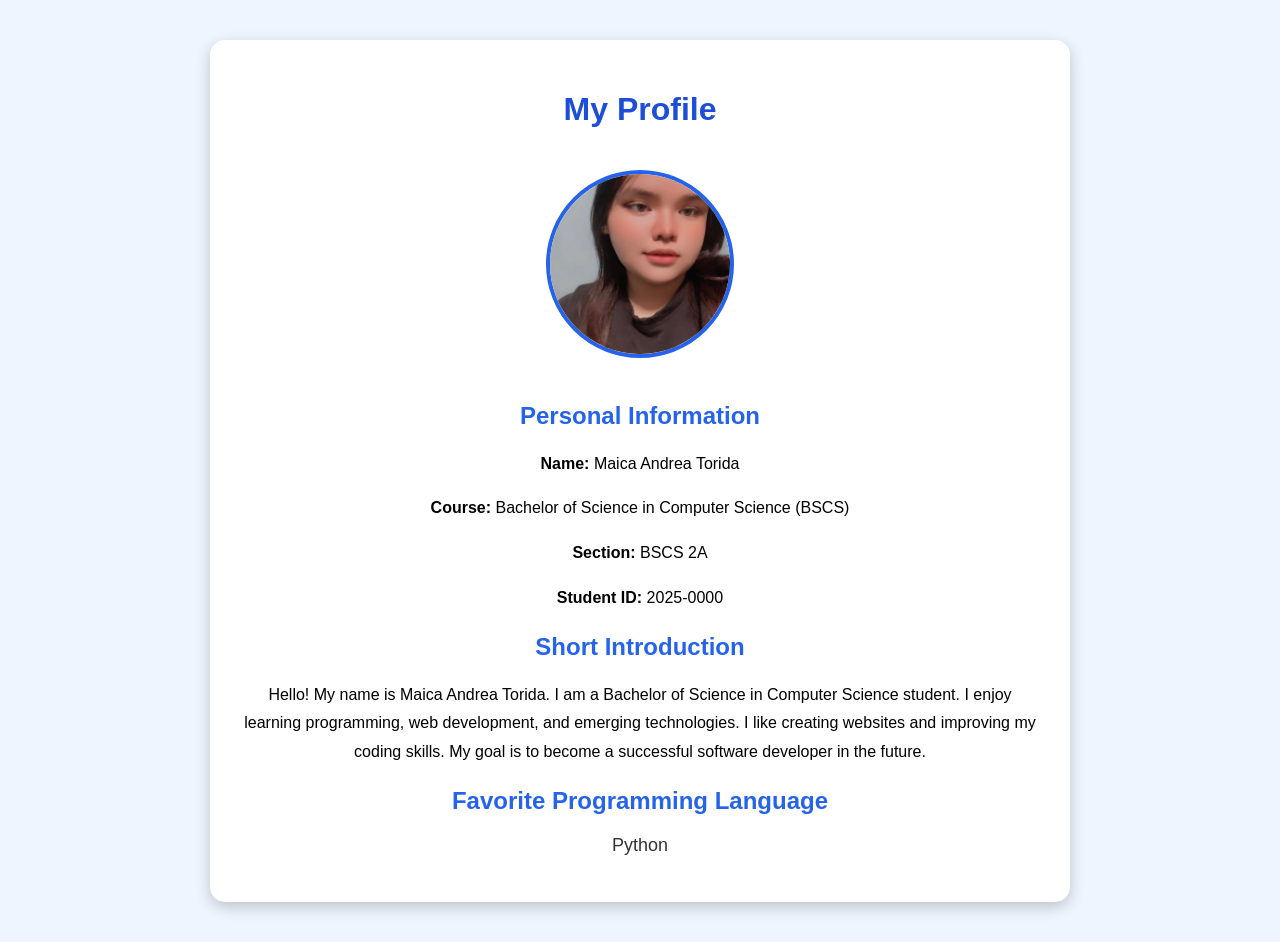
==== index.html @ b71463bb "Add files via upload" ====
<!DOCTYPE html>
<html lang="en">
<head>
    <meta charset="UTF-8">
    <meta name="viewport" content="width=device-width, initial-scale=1.0">
    <title>My Profile</title>
    <link rel="stylesheet" href="style.css">
</head>
<body>

    <div class="container">

        <h1>My Profile</h1>

        <img src="kaka.jfif" alt="My Picture" class="profile-img">

        <h2>Personal Information</h2>

        <p><strong>Name:</strong> Maica Andrea Torida</p>
        <p><strong>Course:</strong> Bachelor of Science in Computer Science (BSCS)</p>
        <p><strong>Section:</strong> BSCS 2A</p>
        <p><strong>Student ID:</strong> 2025-0000</p>

        <h2>Short Introduction</h2>

        <p>
            Hello! My name is Maica Andrea Torida. I am a Bachelor of Science in Computer Science student.
            I enjoy learning programming, web development, and emerging technologies.
            I like creating websites and improving my coding skills.
            My goal is to become a successful software developer in the future.
        </p>

        <h2>Favorite Programming Language</h2>

        <ul>
            <li>Python</li>
        </ul>

    </div>

</body>
</html>
---- style.css ----
body{
    margin:0;
    font-family:Arial, Helvetica, sans-serif;
    background:#eef5ff;
}

.container{
    width:80%;
    max-width:800px;
    margin:40px auto;
    background:white;
    padding:30px;
    border-radius:15px;
    box-shadow:0 5px 15px rgba(0,0,0,0.2);
    text-align:center;
}

h1{
    color:#1d4ed8;
}

h2{
    color:#2563eb;
}

.profile-img{
    width:180px;
    height:180px;
    border-radius:50%;
    object-fit:cover;
    margin:20px 0;
    border:4px solid #2563eb;
}

p{
    line-height:1.8;
}

ul{
    list-style:none;
    padding:0;
}

li{
    font-size:18px;
    color:#333;
}

@media (max-width:768px){

.container{
    width:90%;
    padding:20px;
}

.profile-img{
    width:150px;
    height:150px;
}

}
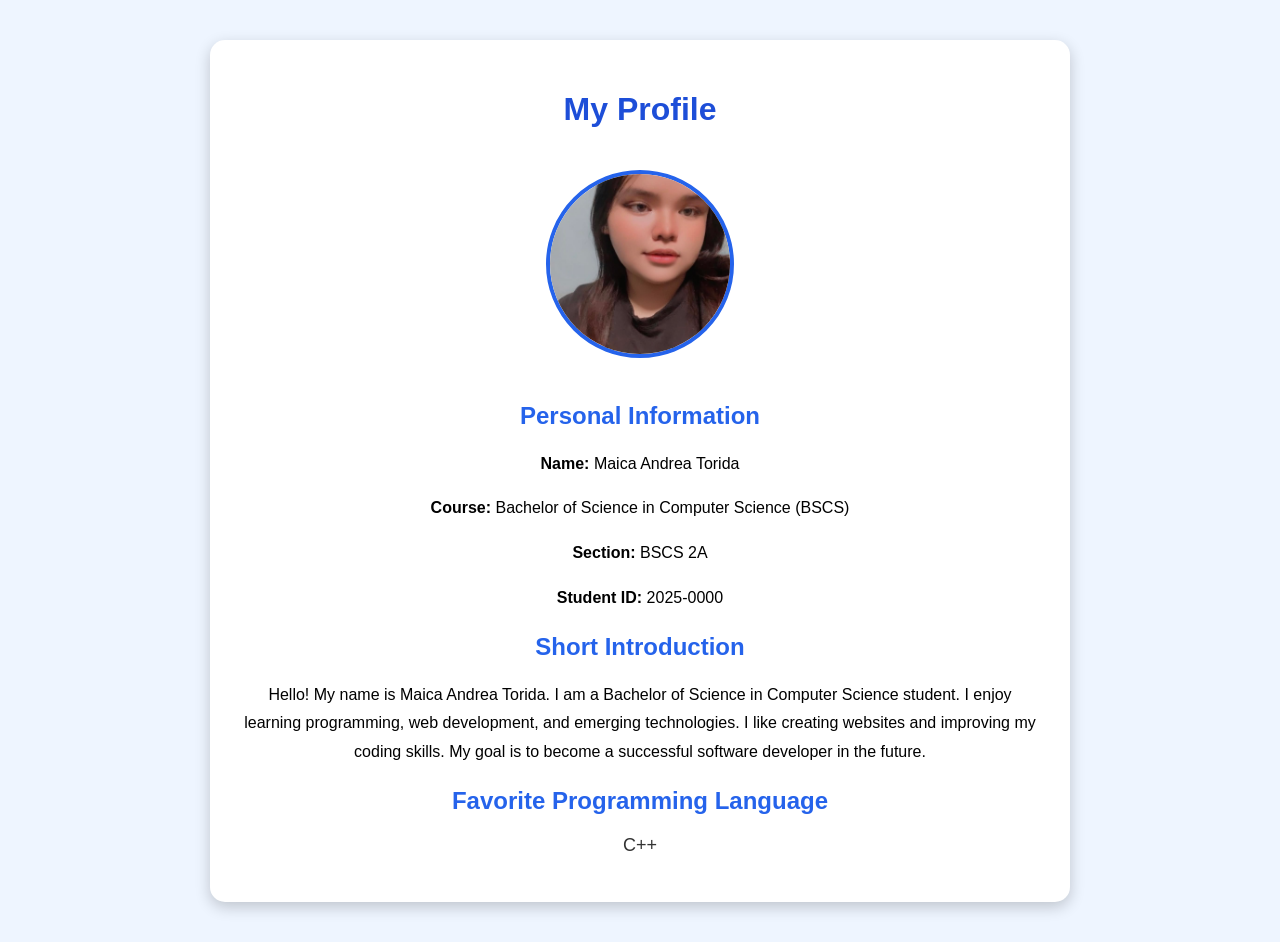
==== commit c0051c85: "Add files via upload" ====
--- a/index.html
+++ b/index.html
@@ -33,7 +33,7 @@
         <h2>Favorite Programming Language</h2>
 
         <ul>
-            <li>Python</li>
+            <li>C++</li>
         </ul>
 
     </div>
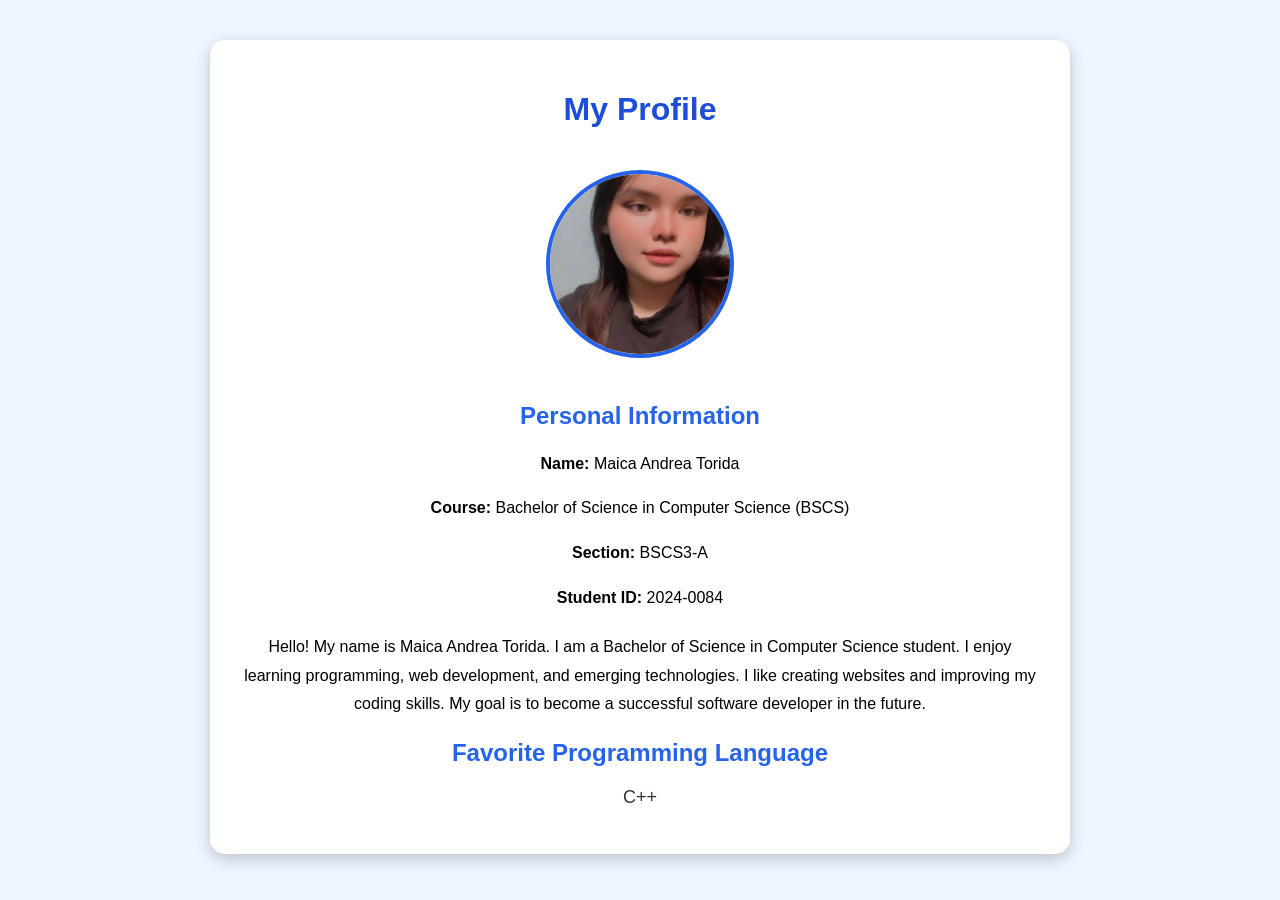
==== commit e580028e: "Add files via upload" ====
--- a/index.html
+++ b/index.html
@@ -18,10 +18,10 @@
 
         <p><strong>Name:</strong> Maica Andrea Torida</p>
         <p><strong>Course:</strong> Bachelor of Science in Computer Science (BSCS)</p>
-        <p><strong>Section:</strong> BSCS 2A</p>
-        <p><strong>Student ID:</strong> 2025-0000</p>
+        <p><strong>Section:</strong> BSCS3-A</p>
+        <p><strong>Student ID:</strong> 2024-0084</p>
 
-        <h2>Short Introduction</h2>
+        <h2></h2>
 
         <p>
             Hello! My name is Maica Andrea Torida. I am a Bachelor of Science in Computer Science student.
